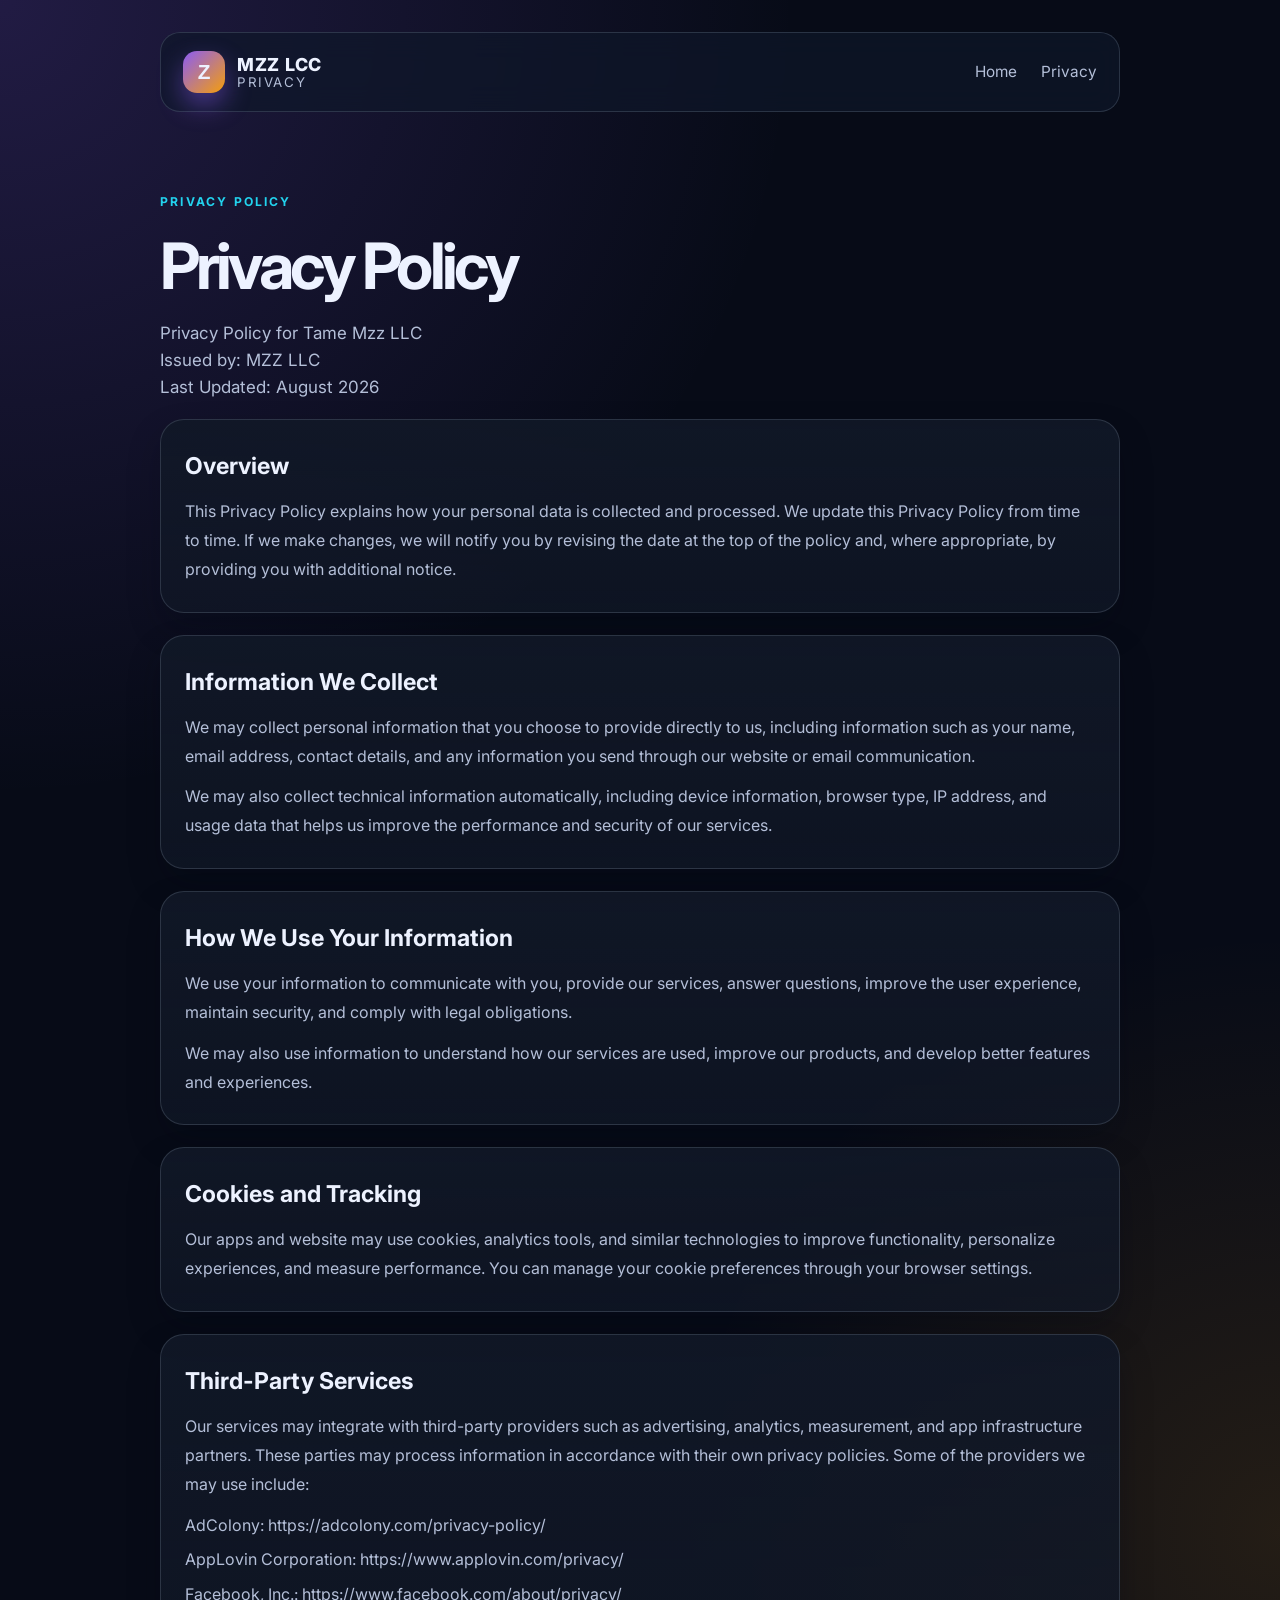
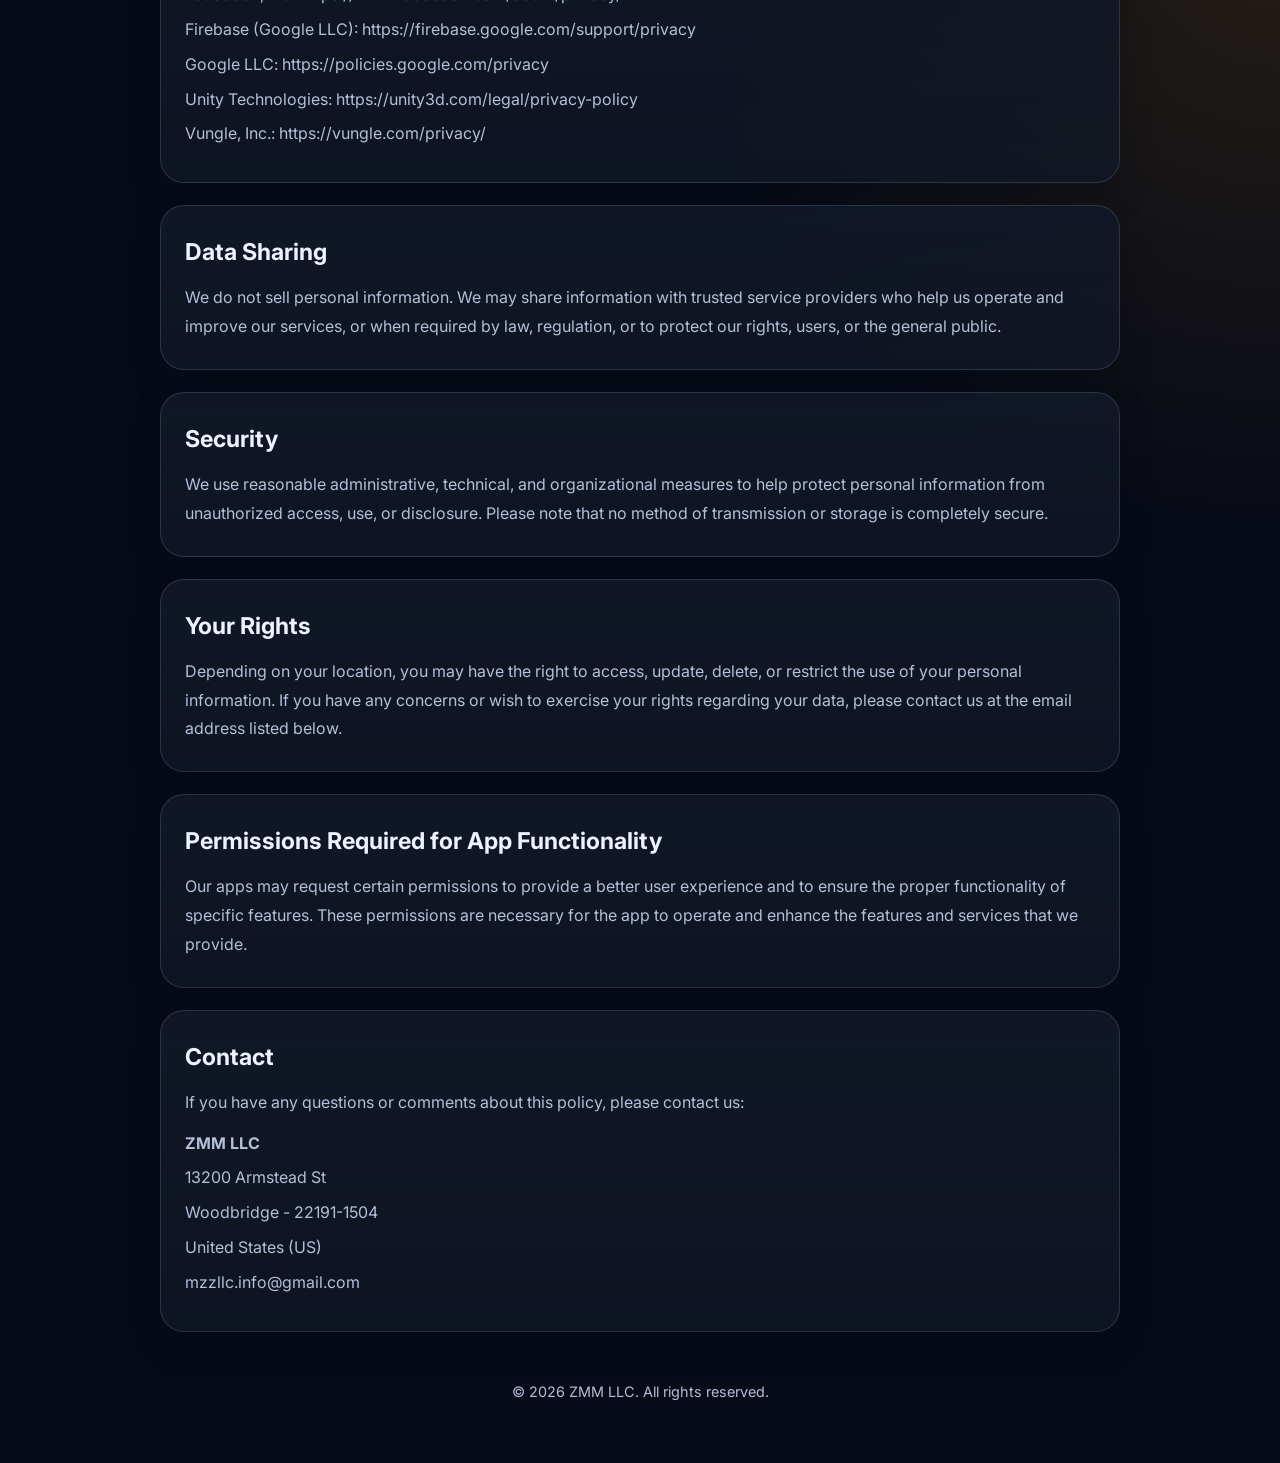
==== privacy.html @ 3910e3b4 "Publish ZMM LLC website" ====
<!DOCTYPE html>
<html lang="en">
  <head>
    <meta charset="UTF-8" />
    <meta name="viewport" content="width=device-width, initial-scale=1.0" />
    <title>MZZ LCC - Privacy</title>
    <meta
      name="description"
      content="Privacy Policy for Tame Mzz LLC. Issued by: MZZ LLC. Last Updated: August 2026."
    />
    <link rel="preconnect" href="https://fonts.googleapis.com" />
    <link rel="preconnect" href="https://fonts.gstatic.com" crossorigin />
    <link
      href="https://fonts.googleapis.com/css2?family=Inter:wght@400;500;600;700;800;900&display=swap"
      rel="stylesheet"
    />
    <link rel="stylesheet" href="style.css" />
  </head>
  <body>
    <div class="site-shell privacy-shell">
      <header class="topbar policy-topbar">
        <div class="brand">
          <div class="brand-mark">Z</div>
          <div class="brand-copy">
            <span class="brand-name">MZZ LCC</span>
            <small>Privacy</small>
          </div>
        </div>

        <nav class="nav" aria-label="Main navigation">
          <a href="index.html">Home</a>
          <a href="privacy.html">Privacy</a>
        </nav>
      </header>

      <main class="privacy-page">
        <section class="privacy-header">
          <span class="eyebrow">Privacy Policy</span>
          <h1>Privacy Policy</h1>
          <p>
            Privacy Policy for Tame Mzz LLC<br />
            Issued by: MZZ LLC<br />
            Last Updated: August 2026
          </p>
        </section>

        <section class="policy-card">
          <h2>Overview</h2>
          <p>
            This Privacy Policy explains how your personal data is collected and processed.
            We update this Privacy Policy from time to time. If we make changes, we will
            notify you by revising the date at the top of the policy and, where appropriate,
            by providing you with additional notice.
          </p>
        </section>

        <section class="policy-card">
          <h2>Information We Collect</h2>
          <p>
            We may collect personal information that you choose to provide directly to us,
            including information such as your name, email address, contact details,
            and any information you send through our website or email communication.
          </p>
          <p>
            We may also collect technical information automatically, including device
            information, browser type, IP address, and usage data that helps us improve
            the performance and security of our services.
          </p>
        </section>

        <section class="policy-card">
          <h2>How We Use Your Information</h2>
          <p>
            We use your information to communicate with you, provide our services, answer
            questions, improve the user experience, maintain security, and comply with legal
            obligations.
          </p>
          <p>
            We may also use information to understand how our services are used, improve our
            products, and develop better features and experiences.
          </p>
        </section>

        <section class="policy-card">
          <h2>Cookies and Tracking</h2>
          <p>
            Our apps and website may use cookies, analytics tools, and similar technologies
            to improve functionality, personalize experiences, and measure performance.
            You can manage your cookie preferences through your browser settings.
          </p>
        </section>

        <section class="policy-card">
          <h2>Third-Party Services</h2>
          <p>
            Our services may integrate with third-party providers such as advertising, analytics,
            measurement, and app infrastructure partners. These parties may process information
            in accordance with their own privacy policies. Some of the providers we may use include:
          </p>
          <ul>
            <li>AdColony: <a href="https://adcolony.com/privacy-policy/" target="_blank" rel="noreferrer">https://adcolony.com/privacy-policy/</a></li>
            <li>AppLovin Corporation: <a href="https://www.applovin.com/privacy/" target="_blank" rel="noreferrer">https://www.applovin.com/privacy/</a></li>
            <li>Facebook, Inc.: <a href="https://www.facebook.com/about/privacy/" target="_blank" rel="noreferrer">https://www.facebook.com/about/privacy/</a></li>
            <li>Firebase (Google LLC): <a href="https://firebase.google.com/support/privacy" target="_blank" rel="noreferrer">https://firebase.google.com/support/privacy</a></li>
            <li>Google LLC: <a href="https://policies.google.com/privacy" target="_blank" rel="noreferrer">https://policies.google.com/privacy</a></li>
            <li>Unity Technologies: <a href="https://unity3d.com/legal/privacy-policy" target="_blank" rel="noreferrer">https://unity3d.com/legal/privacy-policy</a></li>
            <li>Vungle, Inc.: <a href="https://vungle.com/privacy/" target="_blank" rel="noreferrer">https://vungle.com/privacy/</a></li>
          </ul>
        </section>

        <section class="policy-card">
          <h2>Data Sharing</h2>
          <p>
            We do not sell personal information. We may share information with trusted service
            providers who help us operate and improve our services, or when required by law,
            regulation, or to protect our rights, users, or the general public.
          </p>
        </section>

        <section class="policy-card">
          <h2>Security</h2>
          <p>
            We use reasonable administrative, technical, and organizational measures to help
            protect personal information from unauthorized access, use, or disclosure. Please
            note that no method of transmission or storage is completely secure.
          </p>
        </section>

        <section class="policy-card">
          <h2>Your Rights</h2>
          <p>
            Depending on your location, you may have the right to access, update, delete, or
            restrict the use of your personal information. If you have any concerns or wish to
            exercise your rights regarding your data, please contact us at the email address
            listed below.
          </p>
        </section>

        <section class="policy-card">
          <h2>Permissions Required for App Functionality</h2>
          <p>
            Our apps may request certain permissions to provide a better user experience and to
            ensure the proper functionality of specific features. These permissions are necessary
            for the app to operate and enhance the features and services that we provide.
          </p>
        </section>

        <section class="policy-card">
          <h2>Contact</h2>
          <p>
            If you have any questions or comments about this policy, please contact us:
          </p>
          <ul>
            <li><strong>ZMM LLC</strong></li>
            <li>13200 Armstead St</li>
            <li>Woodbridge - 22191-1504</li>
            <li>United States (US)</li>
            <li><a href="mailto:mzzllc.info@gmail.com">mzzllc.info@gmail.com</a></li>
          </ul>
        </section>
      </main>

      <footer class="footer">
        <p>© 2026 ZMM LLC. All rights reserved.</p>
      </footer>
    </div>
  </body>
</html>
---- style.css ----
:root {
  --bg: #070b17;
  --panel: #0f172a;
  --panel-soft: rgba(15, 23, 42, 0.8);
  --card: #101b2d;
  --card-2: #141f34;
  --line: rgba(148, 163, 184, 0.22);
  --text: #edf2ff;
  --muted: #b4bfd8;
  --primary: #8b5cf6;
  --secondary: #f59e0b;
  --accent: #22d3ee;
  --highlight: #f97316;
  --white: #ffffff;
  --shadow: 0 24px 60px rgba(8, 12, 24, 0.45);
}

* {
  margin: 0;
  padding: 0;
  box-sizing: border-box;
}

html {
  scroll-behavior: smooth;
}

body {
  font-family: "Inter", sans-serif;
  background:
    radial-gradient(circle at top left, rgba(139, 92, 246, 0.2), transparent 24%),
    radial-gradient(circle at right center, rgba(245, 158, 11, 0.12), transparent 30%),
    var(--bg);
  color: var(--text);
  line-height: 1.6;
}

img {
  max-width: 100%;
  display: block;
}

 a {
  color: inherit;
  text-decoration: none;
}

.site-shell {
  max-width: 1200px;
  margin: 0 auto;
  padding: 32px 20px 60px;
}

.topbar {
  display: flex;
  align-items: center;
  justify-content: space-between;
  gap: 20px;
  background: rgba(15, 23, 42, 0.7);
  border: 1px solid var(--line);
  border-radius: 20px;
  padding: 18px 22px;
  position: sticky;
  top: 18px;
  backdrop-filter: blur(14px);
  z-index: 50;
}

.brand {
  display: flex;
  align-items: center;
  gap: 12px;
}

.brand-mark {
  width: 42px;
  height: 42px;
  display: grid;
  place-items: center;
  border-radius: 14px;
  background: linear-gradient(135deg, var(--primary), var(--secondary));
  box-shadow: 0 12px 26px rgba(139, 92, 246, 0.45);
  font-family: "Orbitron", sans-serif;
  font-size: 1.3rem;
  font-weight: 800;
}

.brand-copy {
  display: flex;
  flex-direction: column;
  line-height: 1.1;
}

.brand-name {
  font-size: 1.12rem;
  font-weight: 800;
  letter-spacing: 0.04em;
}

.brand-copy small {
  color: var(--muted);
  letter-spacing: 0.12em;
  text-transform: uppercase;
}

.nav {
  display: flex;
  align-items: center;
  gap: 24px;
  color: var(--muted);
  font-size: 0.96rem;
}

.nav a {
  transition: color 0.25s ease;
}

.nav a:hover {
  color: var(--white);
}

.btn {
  display: inline-flex;
  align-items: center;
  justify-content: center;
  min-height: 48px;
  padding: 0 22px;
  border-radius: 999px;
  border: 1px solid transparent;
  font-weight: 700;
  transition: transform 0.2s ease, box-shadow 0.2s ease, border-color 0.2s ease;
}

.btn:hover {
  transform: translateY(-1px);
}

.btn-primary {
  background: linear-gradient(135deg, var(--primary), var(--secondary));
  color: var(--white);
  box-shadow: 0 18px 38px rgba(139, 92, 246, 0.32);
}

.btn-secondary {
  border-color: var(--line);
  background: rgba(148, 163, 184, 0.03);
  color: var(--text);
}

.hero {
  display: grid;
  grid-template-columns: 1.1fr 0.9fr;
  align-items: center;
  gap: 44px;
  padding: 72px 0 26px;
}

.eyebrow {
  display: inline-block;
  font-size: 0.76rem;
  letter-spacing: 0.18em;
  text-transform: uppercase;
  color: var(--accent);
  margin-bottom: 20px;
  font-weight: 700;
}

.hero-copy h1 {
  font-size: clamp(2.8rem, 5vw, 5rem);
  line-height: 0.98;
  letter-spacing: -0.06em;
  font-weight: 900;
  margin-bottom: 20px;
}

.hero-copy h1 span {
  background: linear-gradient(135deg, #8b5cf6, #f59e0b 60%, #22d3ee);
  -webkit-background-clip: text;
  background-clip: text;
  -webkit-text-fill-color: transparent;
}

.hero-copy p {
  max-width: 620px;
  color: var(--muted);
  font-size: 1.08rem;
}

.cta-row {
  display: flex;
  align-items: center;
  flex-wrap: wrap;
  gap: 18px;
  margin: 32px 0 28px;
}

.hero-stats {
  list-style: none;
  display: flex;
  flex-wrap: wrap;
  gap: 26px;
  padding-top: 6px;
}

.hero-stats li {
  display: flex;
  flex-direction: column;
  gap: 4px;
}

.hero-stats strong {
  font-size: 1.6rem;
  font-weight: 800;
}

.hero-stats span {
  color: var(--muted);
  font-size: 0.8rem;
}

.hero-visual {
  position: relative;
  min-height: 520px;
  display: grid;
  place-items: center;
}

.screen {
  position: relative;
  width: min(100%, 480px);
  min-height: 500px;
  background: linear-gradient(180deg, #1a2943, #0b1220 65%);
  border: 1px solid rgba(148, 163, 184, 0.28);
  border-radius: 28px;
  padding: 18px 18px 12px;
  box-shadow: var(--shadow);
}

.screen-topbar {
  display: flex;
  gap: 8px;
  margin-bottom: 14px;
}

.screen-topbar span {
  width: 12px;
  height: 12px;
  border-radius: 50%;
  background: rgba(255, 255, 255, 0.4);
}

.screen-body {
  height: calc(100% - 38px);
  border-radius: 22px;
  overflow: hidden;
  background: linear-gradient(180deg, rgba(23, 28, 48, 0.9), rgba(9, 13, 25, 0.98));
  border: 1px solid rgba(148, 163, 184, 0.18);
}

.game-illustration {
  position: relative;
  width: 100%;
  height: 100%;
  min-height: 430px;
  background: linear-gradient(180deg, #0b1428, #101b2e 45%, #13243d 100%);
  overflow: hidden;
}

.road {
  position: absolute;
  left: 50%;
  bottom: 0;
  transform: translateX(-50%);
  width: 78%;
  height: 50%;
  background: linear-gradient(180deg, rgba(148, 163, 184, 0.25), rgba(15, 18, 33, 0.95));
  clip-path: polygon(18% 0, 82% 0, 100% 100%, 0 100%);
}

.car {
  position: absolute;
  left: 50%;
  bottom: 18%;
  transform: translateX(-50%);
  width: 180px;
  height: 88px;
  background: linear-gradient(135deg, #f97316, #facc15, #fb7185);
  border-radius: 22px 22px 18px 18px;
  box-shadow: 0 18px 40px rgba(249, 115, 22, 0.4);
}

.car::before,
.car::after {
  content: "";
  position: absolute;
  width: 40px;
  height: 40px;
  bottom: -18px;
  border-radius: 14px;
  background: #0f172a;
  box-shadow: inset 0 0 0 4px rgba(255,255,255,0.15);
}

.car::before { left: 18px; }
.car::after { right: 18px; }

.coin {
  position: absolute;
  width: 24px;
  height: 24px;
  border-radius: 50%;
  background: linear-gradient(135deg, #facc15, #f59e0b);
  box-shadow: 0 0 16px rgba(250, 204, 21, 0.8);
}

.coin-one { top: 26%; left: 26%; }
.coin-two { top: 35%; right: 30%; }

.floating-card {
  position: absolute;
  display: flex;
  flex-direction: column;
  padding: 14px 16px;
  border-radius: 16px;
  border: 1px solid rgba(255, 255, 255, 0.08);
  background: rgba(15, 23, 42, 0.8);
  box-shadow: 0 18px 30px rgba(9, 13, 25, 0.4);
  backdrop-filter: blur(18px);
}

.floating-card span {
  font-size: 0.66rem;
  text-transform: uppercase;
  letter-spacing: 0.12em;
  color: var(--muted);
}

.floating-card strong {
  margin-top: 4px;
  font-size: 1.25rem;
}

.floating-card-a {
  left: -4%;
  top: 14%;
}

.floating-card-b {
  right: -2%;
  bottom: 14%;
}

.brand-strip {
  display: flex;
  flex-wrap: wrap;
  justify-content: center;
  gap: 14px;
  margin: 14px auto 0;
  padding: 18px 14px 10px;
}

.brand-strip span {
  border: 1px solid var(--line);
  padding: 10px 16px;
  border-radius: 999px;
  color: var(--muted);
  background: rgba(148, 163, 184, 0.02);
  font-size: 0.82rem;
  letter-spacing: 0.08em;
  text-transform: uppercase;
}

.section-block {
  padding-top: 90px;
}

.section-heading {
  margin-bottom: 30px;
}

.section-heading.center {
  text-align: center;
}

.section-heading h2 {
  font-size: clamp(2rem, 3vw, 3.4rem);
  line-height: 1.08;
  letter-spacing: -0.05em;
  max-width: 700px;
}

.about-grid {
  display: grid;
  grid-template-columns: 1.4fr 1fr 1fr;
  gap: 20px;
}

.about-card {
  background: linear-gradient(180deg, rgba(17, 24, 39, 0.9), rgba(17, 24, 39, 0.7));
  border: 1px solid var(--line);
  border-radius: 24px;
  padding: 26px 24px;
}

.about-card.large {
  display: flex;
  align-items: center;
  min-height: 200px;
}

.about-card h3 {
  margin-bottom: 12px;
  font-size: 1.1rem;
}

.about-card p,
.about-card a {
  color: var(--muted);
  font-size: 1.02rem;
}

.service-grid {
  display: grid;
  grid-template-columns: repeat(4, minmax(220px, 1fr));
  gap: 20px;
}

.service-card {
  background: linear-gradient(180deg, rgba(17, 24, 39, 0.9), rgba(17, 24, 39, 0.72));
  border: 1px solid var(--line);
  border-radius: 22px;
  padding: 22px 20px;
  transition: transform 0.22s ease, border-color 0.22s ease;
}

.service-card:hover {
  transform: translateY(-4px);
  border-color: rgba(139, 92, 246, 0.6);
}

.service-icon {
  font-size: 2.3rem;
  margin-bottom: 18px;
}

.service-card h3 {
  font-size: 1.35rem;
  margin-bottom: 10px;
}

.service-card p {
  color: var(--muted);
}

.project-grid {
  display: grid;
  grid-template-columns: repeat(3, minmax(250px, 1fr));
  gap: 22px;
}

.project-card {
  position: relative;
  min-height: 300px;
  padding: 22px;
  border-radius: 24px;
  border: 1px solid var(--line);
  overflow: hidden;
  box-shadow: var(--shadow);
}

.project-card::before {
  content: "";
  position: absolute;
  inset: 0;
  background: linear-gradient(180deg, transparent 10%, rgba(7, 11, 23, 0.92) 100%);
}

.project-card > * {
  position: relative;
  z-index: 1;
}

.project-card h3,
.project-card p,
.project-tag {
  position: relative;
  z-index: 1;
}

.project-one {
  background: linear-gradient(135deg, rgba(139,92,246,0.38), rgba(29, 78, 216, 0.46)),
    url('https://images.unsplash.com/photo-1511512578047-dfb367046420?auto=format&fit=crop&w=900&q=80') center/cover no-repeat;
}

.project-two {
  background: linear-gradient(135deg, rgba(249,115,22,0.28), rgba(14, 116, 144, 0.45)),
    url('https://images.unsplash.com/photo-1542751371-adc38448a05e?auto=format&fit=crop&w=900&q=80') center/cover no-repeat;
}

.project-three {
  background: linear-gradient(135deg, rgba(34, 211, 238, 0.22), rgba(76, 29, 149, 0.46)),
    url('https://images.unsplash.com/photo-1522542550221-31fd19575a2d?auto=format&fit=crop&w=900&q=80') center/cover no-repeat;
}

.project-tag {
  display: inline-block;
  padding: 8px 12px;
  border: 1px solid rgba(255,255,255,0.18);
  border-radius: 999px;
  background: rgba(8, 13, 26, 0.28);
  color: #e5ebff;
  font-size: 0.7rem;
  font-weight: 700;
  letter-spacing: 0.08em;
  text-transform: uppercase;
  margin-bottom: 120px;
}

.project-card h3 {
  font-size: 2rem;
  margin-bottom: 10px;
}

.project-card p {
  color: rgba(237, 242, 255, 0.8);
  max-width: 260px;
}

.process-grid {
  display: grid;
  grid-template-columns: repeat(4, minmax(200px, 1fr));
  gap: 20px;
}

.process-step {
  background: linear-gradient(180deg, rgba(17, 24, 39, 0.9), rgba(17, 24, 39, 0.7));
  border: 1px solid var(--line);
  border-radius: 22px;
  padding: 26px 20px;
}

.process-step span {
  display: inline-flex;
  position: relative;
  width: 52px;
  height: 52px;
  align-items: center;
  justify-content: center;
  border-radius: 14px;
  background: linear-gradient(135deg, rgba(139,92,246,0.26), rgba(245,158,11,0.2));
  color: var(--white);
  font-weight: 800;
  margin-bottom: 18px;
}

.process-step h3 {
  margin-bottom: 8px;
  font-size: 1.35rem;
}

.process-step p {
  color: var(--muted);
}

.contact-box {
  display: flex;
  align-items: center;
  justify-content: space-between;
  gap: 24px;
  padding: 36px 32px;
  background: linear-gradient(135deg, rgba(139,92,246,0.12), rgba(245,158,11,0.08));
  border: 1px solid var(--line);
  border-radius: 28px;
}

.contact-copy h2 {
  font-size: clamp(2rem, 3vw, 3rem);
  line-height: 1.1;
  letter-spacing: -0.05em;
  max-width: 540px;
}

.contact-info {
  text-align: left;
  color: var(--muted);
}

.contact-info strong {
  display: block;
  color: var(--white);
  font-size: 1.28rem;
  margin-bottom: 10px;
}

.contact-info a {
  display: inline-block;
  margin-top: 12px;
  color: var(--white);
  font-weight: 700;
}

.footer {
  padding-top: 26px;
  text-align: center;
  color: var(--muted);
  font-size: 0.9rem;
}

.privacy-shell {
  max-width: 1000px;
}

.policy-topbar {
  margin-bottom: 20px;
}

.privacy-page {
  padding-top: 26px;
}

.privacy-header {
  padding: 30px 0 18px;
}

.privacy-header h1 {
  font-size: clamp(2.3rem, 5vw, 4rem);
  line-height: 1.1;
  letter-spacing: -0.06em;
  margin-bottom: 18px;
}

.privacy-header p {
  max-width: 720px;
  color: var(--muted);
  font-size: 1.06rem;
}

.policy-card {
  background: linear-gradient(180deg, rgba(17, 24, 39, 0.92), rgba(17, 24, 39, 0.72));
  border: 1px solid var(--line);
  border-radius: 24px;
  padding: 28px 24px;
  margin-bottom: 22px;
  box-shadow: 0 16px 32px rgba(3, 8, 18, 0.25);
}

.policy-card h2 {
  font-size: 1.45rem;
  margin-bottom: 12px;
}

.policy-card p,
.policy-card li {
  color: var(--muted);
  font-size: 1rem;
  line-height: 1.8;
}

.policy-card p + p {
  margin-top: 12px;
}

.policy-card ul {
  list-style: none;
  padding-left: 0;
  margin-top: 12px;
}

.policy-card li {
  margin-bottom: 6px;
}

.updated {
  font-weight: 700;
  color: var(--white);
}

@media (max-width: 980px) {
  .hero,
  .about-grid,
  .service-grid,
  .project-grid,
  .process-grid,
  .contact-box {
    grid-template-columns: 1fr;
  }

  .hero {
    display: block;
  }

  .hero-copy {
    margin-bottom: 34px;
  }

  .about-grid,
  .service-grid,
  .project-grid,
  .process-grid {
    display: grid;
  }

  .contact-box {
    display: grid;
  }
}

@media (max-width: 760px) {
  .site-shell {
    padding-left: 14px;
    padding-right: 14px;
  }

  .topbar {
    flex-wrap: wrap;
    justify-content: center;
  }

  .nav {
    width: 100%;
    justify-content: center;
    flex-wrap: wrap;
    gap: 12px 18px;
  }

  .hero {
    padding-top: 44px;
  }

  .hero-copy h1 {
    font-size: 2.7rem;
  }

  .cta-row {
    flex-direction: column;
    align-items: stretch;
  }

  .btn {
    width: 100%;
  }

  .service-grid,
  .project-grid,
  .process-grid,
  .about-grid {
    grid-template-columns: 1fr;
  }

  .floating-card-a {
    left: 8%;
    top: 8%;
  }

  .floating-card-b {
    right: 6%;
    bottom: 10%;
  }
}
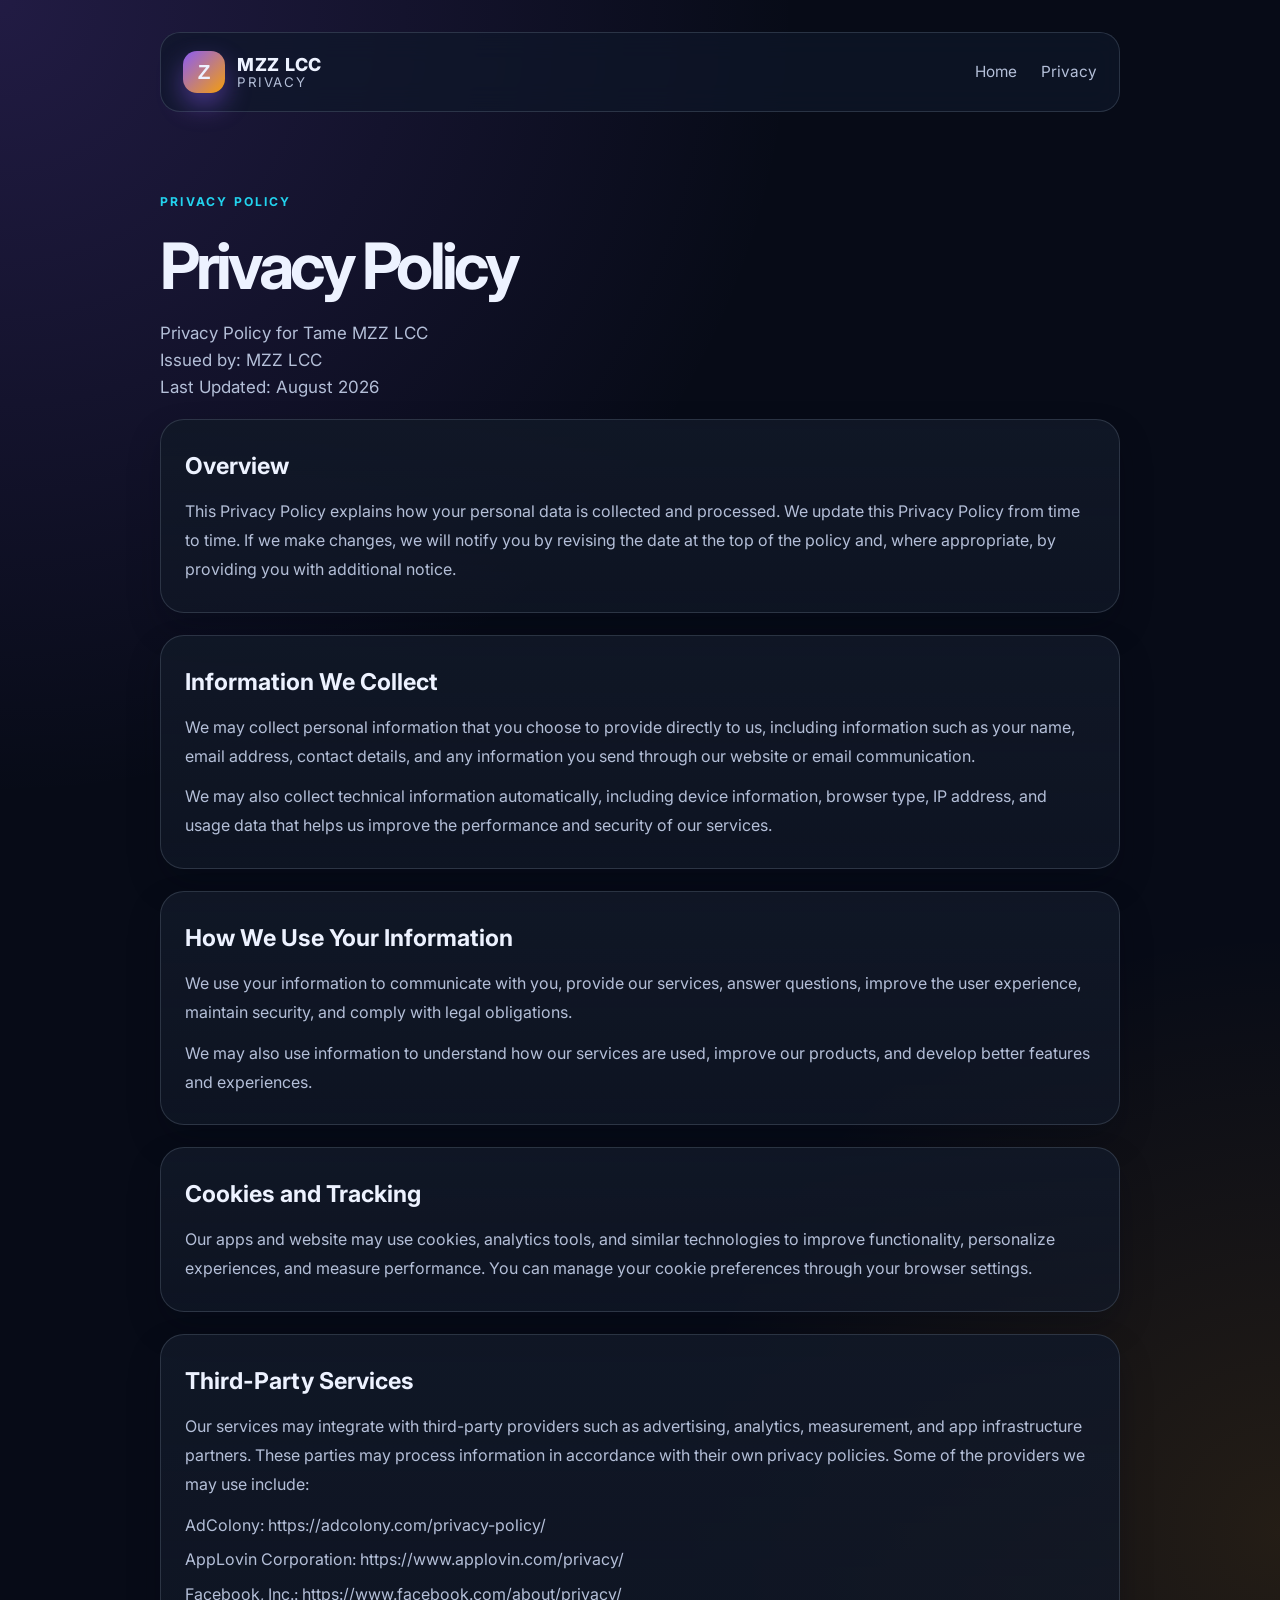
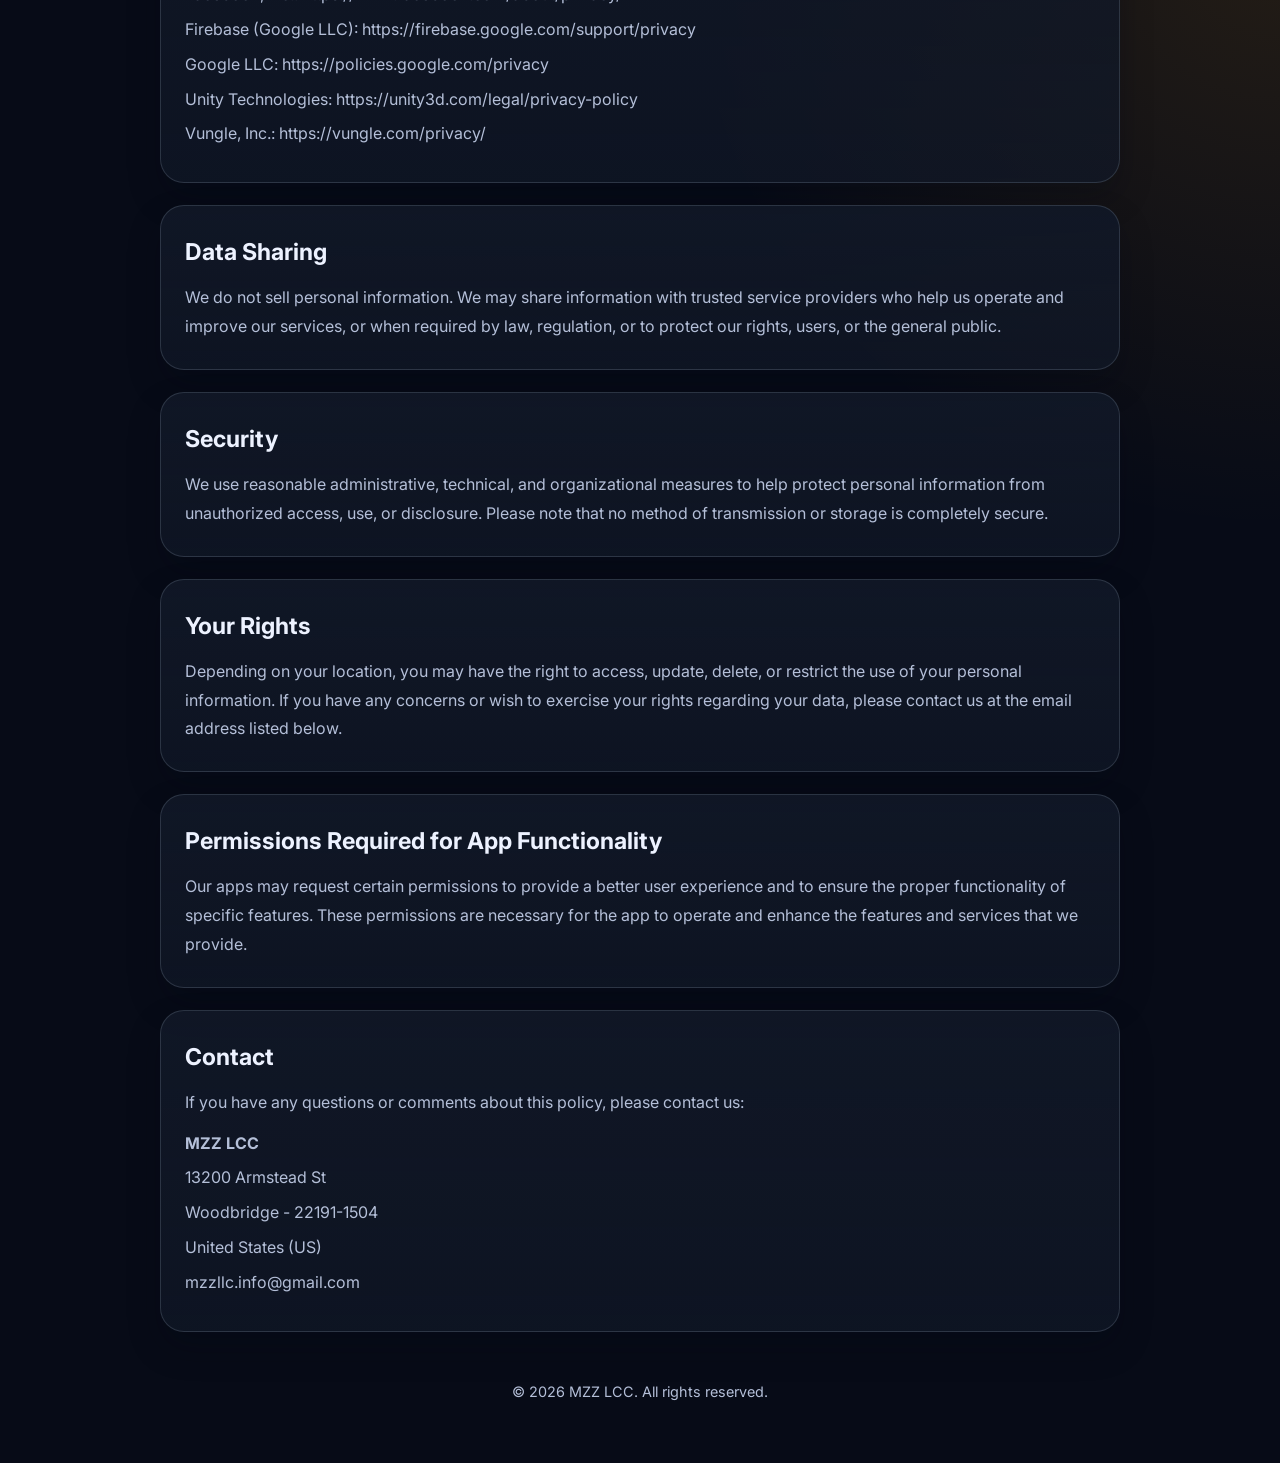
==== commit e32a900e: "Update branding to MZZ LCC" ====
--- a/privacy.html
+++ b/privacy.html
@@ -6,7 +6,7 @@
     <title>MZZ LCC - Privacy</title>
     <meta
       name="description"
-      content="Privacy Policy for Tame Mzz LLC. Issued by: MZZ LLC. Last Updated: August 2026."
+      content="Privacy Policy for Tame MZZ LCC. Issued by: MZZ LCC. Last Updated: August 2026."
     />
     <link rel="preconnect" href="https://fonts.googleapis.com" />
     <link rel="preconnect" href="https://fonts.gstatic.com" crossorigin />
@@ -38,8 +38,8 @@
           <span class="eyebrow">Privacy Policy</span>
           <h1>Privacy Policy</h1>
           <p>
-            Privacy Policy for Tame Mzz LLC<br />
-            Issued by: MZZ LLC<br />
+            Privacy Policy for Tame MZZ LCC<br />
+            Issued by: MZZ LCC<br />
             Last Updated: August 2026
           </p>
         </section>
@@ -151,7 +151,7 @@
             If you have any questions or comments about this policy, please contact us:
           </p>
           <ul>
-            <li><strong>ZMM LLC</strong></li>
+            <li><strong>MZZ LCC</strong></li>
             <li>13200 Armstead St</li>
             <li>Woodbridge - 22191-1504</li>
             <li>United States (US)</li>
@@ -161,7 +161,7 @@
       </main>
 
       <footer class="footer">
-        <p>© 2026 ZMM LLC. All rights reserved.</p>
+        <p>© 2026 MZZ LCC. All rights reserved.</p>
       </footer>
     </div>
   </body>
